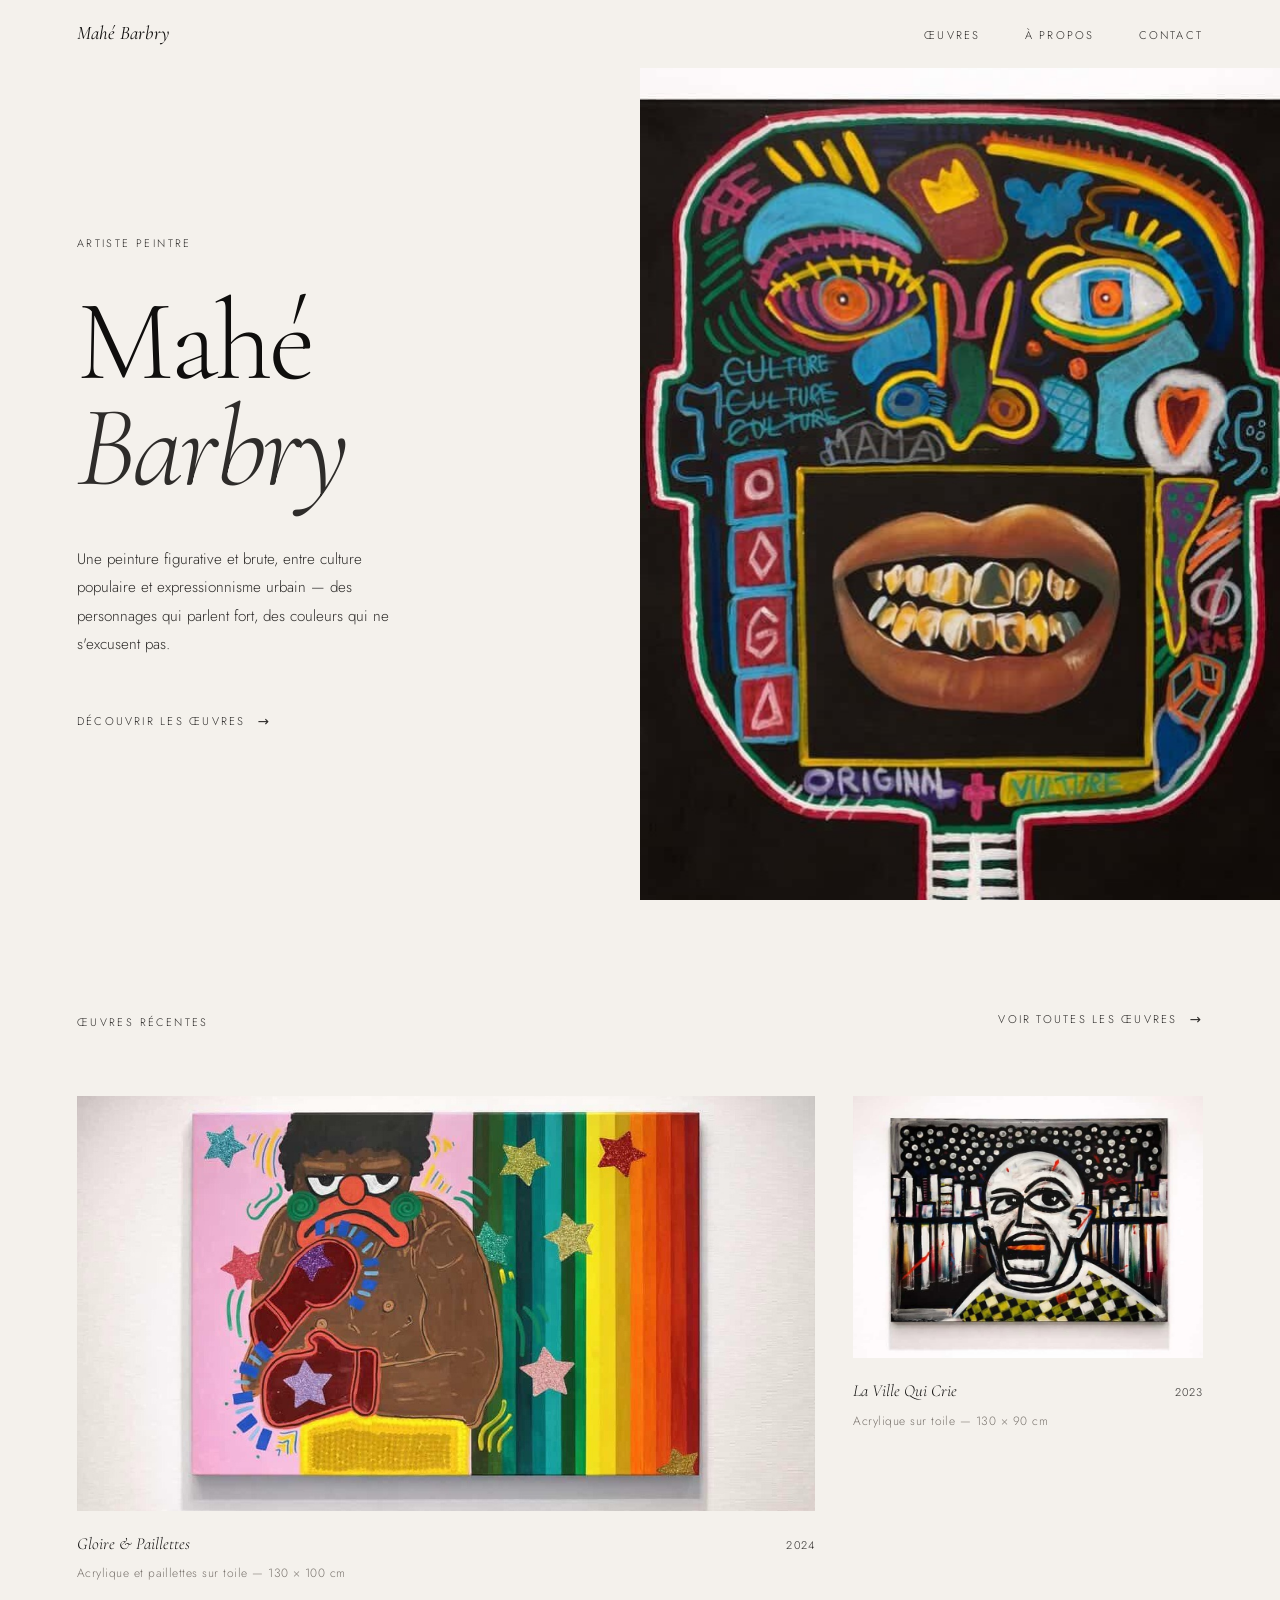
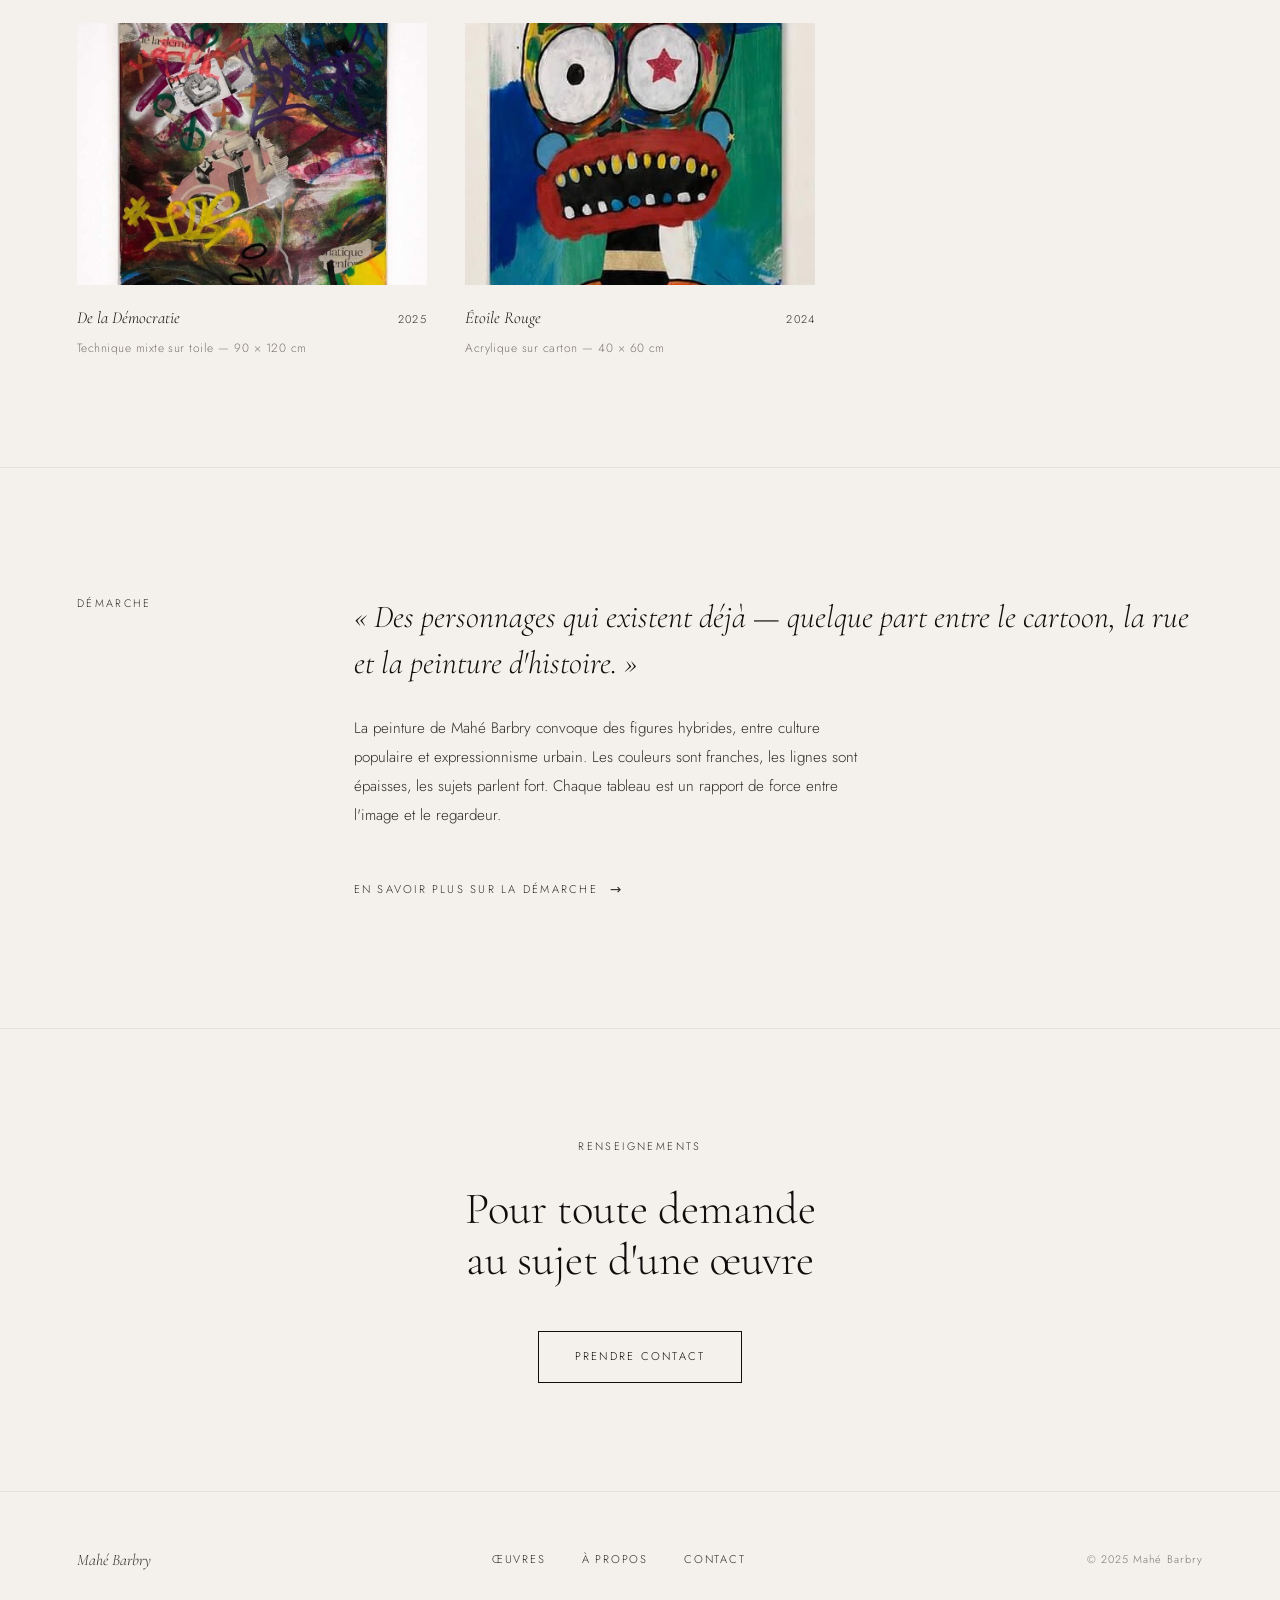
==== index.html @ e393e50b "Initial commit — Portfolio Mahé Barbry" ====
<!DOCTYPE html>
<html lang="fr">
<head>
  <meta charset="UTF-8">
  <meta name="viewport" content="width=device-width, initial-scale=1.0">
  <title>Mahé Barbry — Artiste peintre</title>
  <meta name="description" content="Portfolio de Mahé Barbry, artiste peintre. Peintures figuratives, expressionnistes, néo-pop.">
  <link rel="preconnect" href="https://fonts.googleapis.com">
  <link rel="preconnect" href="https://fonts.gstatic.com" crossorigin>
  <link href="https://fonts.googleapis.com/css2?family=Cormorant+Garamond:ital,wght@0,300;0,400;1,300;1,400&family=Jost:wght@300;400&display=swap" rel="stylesheet">
  <link rel="stylesheet" href="css/style.css">
</head>
<body>

  <!-- ── NAVIGATION ── -->
  <nav class="nav" id="nav">
    <div class="nav__inner">
      <a href="index.html" class="nav__name">Mahé Barbry</a>
      <ul class="nav__links">
        <li><a href="galerie.html"  class="nav__link">Œuvres</a></li>
        <li><a href="a-propos.html" class="nav__link">À propos</a></li>
        <li><a href="contact.html"  class="nav__link">Contact</a></li>
      </ul>
      <button class="nav__toggle" id="navToggle" aria-label="Menu">Menu</button>
    </div>
  </nav>

  <div class="nav-overlay" id="navOverlay">
    <button class="nav-overlay__close" id="navClose">Fermer</button>
    <a href="galerie.html"  class="nav-overlay__link">Œuvres</a>
    <a href="a-propos.html" class="nav-overlay__link">À propos</a>
    <a href="contact.html"  class="nav-overlay__link">Contact</a>
  </div>

  <!-- ── HERO ── -->
  <section class="hero">
    <div class="hero__content">
      <p class="label hero__eyebrow">Artiste peintre</p>
      <h1 class="hero__title">Mahé<br><em>Barbry</em></h1>
      <p class="hero__caption">
        Une peinture figurative et brute, entre culture populaire et
        expressionnisme urbain — des personnages qui parlent fort, des couleurs
        qui ne s'excusent pas.
      </p>
      <a href="galerie.html" class="link-arrow">Découvrir les œuvres</a>
    </div>
    <div class="hero__image">
      <img
        src="images/original-vulture.jpg"
        alt="Original Vulture — Mahé Barbry"
        loading="eager"
      >
    </div>
  </section>

  <!-- ── ŒUVRES RÉCENTES ── -->
  <section class="home-works">
    <div class="home-works__header">
      <p class="label">Œuvres récentes</p>
      <a href="galerie.html" class="link-arrow">Voir toutes les œuvres</a>
    </div>

    <div class="home-works__grid">

      <!-- Vedette (span 2 colonnes) -->
      <a href="oeuvres/oeuvre-1.html" class="work-item">
        <div class="work-item__img-wrap">
          <img src="images/gloire-paillettes.jpg" alt="Gloire &amp; Paillettes" loading="lazy">
        </div>
        <div class="work-item__info">
          <span class="work-item__title">Gloire &amp; Paillettes</span>
          <span class="work-item__year">2024</span>
        </div>
        <p class="work-item__sub">Acrylique et paillettes sur toile — 130 × 100 cm</p>
      </a>

      <!-- Œuvre 2 -->
      <a href="oeuvres/oeuvre-3.html" class="work-item">
        <div class="work-item__img-wrap">
          <img src="images/la-ville-qui-crie.jpg" alt="La Ville Qui Crie" loading="lazy">
        </div>
        <div class="work-item__info">
          <span class="work-item__title">La Ville Qui Crie</span>
          <span class="work-item__year">2023</span>
        </div>
        <p class="work-item__sub">Acrylique sur toile — 130 × 90 cm</p>
      </a>

      <!-- Œuvre 3 -->
      <a href="oeuvres/oeuvre-4.html" class="work-item">
        <div class="work-item__img-wrap">
          <img src="images/de-la-democratie.jpg" alt="De la Démocratie" loading="lazy">
        </div>
        <div class="work-item__info">
          <span class="work-item__title">De la Démocratie</span>
          <span class="work-item__year">2025</span>
        </div>
        <p class="work-item__sub">Technique mixte sur toile — 90 × 120 cm</p>
      </a>

      <!-- Œuvre 4 -->
      <a href="oeuvres/oeuvre-5.html" class="work-item">
        <div class="work-item__img-wrap">
          <img src="images/etoile-rouge.jpg" alt="Étoile Rouge" loading="lazy">
        </div>
        <div class="work-item__info">
          <span class="work-item__title">Étoile Rouge</span>
          <span class="work-item__year">2024</span>
        </div>
        <p class="work-item__sub">Acrylique sur carton — 40 × 60 cm</p>
      </a>

    </div>
  </section>

  <!-- ── DÉMARCHE ── -->
  <section class="home-approach">
    <div>
      <p class="label">Démarche</p>
    </div>
    <div>
      <p class="home-approach__quote">
        « Des personnages qui existent déjà — quelque part entre le cartoon,
        la rue et la peinture d'histoire. »
      </p>
      <p class="home-approach__body">
        La peinture de Mahé Barbry convoque des figures hybrides, entre culture
        populaire et expressionnisme urbain. Les couleurs sont franches, les
        lignes sont épaisses, les sujets parlent fort. Chaque tableau est un
        rapport de force entre l'image et le regardeur.
      </p>
      <a href="a-propos.html" class="link-arrow">En savoir plus sur la démarche</a>
    </div>
  </section>

  <!-- ── CTA ── -->
  <section class="home-cta">
    <p class="label">Renseignements</p>
    <p class="title-md" style="margin: 28px 0 44px;">Pour toute demande<br>au sujet d'une œuvre</p>
    <a href="contact.html" class="btn">Prendre contact</a>
  </section>

  <!-- ── FOOTER ── -->
  <footer class="footer">
    <div class="footer__inner">
      <span class="footer__name">Mahé Barbry</span>
      <nav class="footer__nav">
        <a href="galerie.html">Œuvres</a>
        <a href="a-propos.html">À propos</a>
        <a href="contact.html">Contact</a>
      </nav>
      <span class="footer__copy">© 2025 Mahé Barbry</span>
    </div>
  </footer>

  <script src="js/main.js"></script>
</body>
</html>
---- css/style.css ----
@import url('https://fonts.googleapis.com/css2?family=Cormorant+Garamond:ital,wght@0,300;0,400;0,600;1,300;1,400;1,600&family=Jost:wght@300;400&display=swap');

/* ─────────────────────────────────────────────
   VARIABLES
───────────────────────────────────────────── */
:root {
  --cream: #F4F1EC;
  --white: #FDFCFA;
  --ink:   #0F0E0D;
  --stone: #2E2C2A;
  --sand:  #7A746E;
  --dust:  #E6E1DA;
  --taupe: #B0A698;

  --font-serif: 'Cormorant Garamond', Georgia, 'Times New Roman', serif;
  --font-sans:  'Jost', system-ui, -apple-system, sans-serif;

  --nav-h: 68px;
  --max-w: 1380px;
  --gutter: clamp(24px, 6vw, 96px);

  --ease: cubic-bezier(0.25, 0.46, 0.45, 0.94);
  --ease-in: cubic-bezier(0.55, 0, 1, 0.45);
}

/* ─────────────────────────────────────────────
   RESET & BASE
───────────────────────────────────────────── */
*, *::before, *::after {
  box-sizing: border-box;
  margin: 0;
  padding: 0;
}

html {
  scroll-behavior: smooth;
}

body {
  background: var(--cream);
  color: var(--ink);
  font-family: var(--font-sans);
  font-weight: 300;
  font-size: 16px;
  line-height: 1.75;
  -webkit-font-smoothing: antialiased;
  -moz-osx-font-smoothing: grayscale;
}

img {
  display: block;
  max-width: 100%;
  height: auto;
}

a {
  color: inherit;
  text-decoration: none;
}

ul { list-style: none; }

button { cursor: pointer; }

/* ─────────────────────────────────────────────
   NAVIGATION
───────────────────────────────────────────── */
.nav {
  position: fixed;
  top: 0;
  left: 0;
  right: 0;
  z-index: 200;
  height: var(--nav-h);
  display: flex;
  align-items: center;
  padding: 0 var(--gutter);
  transition: background 0.5s var(--ease), border-color 0.5s var(--ease);
}

.nav--scrolled,
.nav--solid {
  background: rgba(244, 241, 236, 0.94);
  backdrop-filter: blur(10px);
  -webkit-backdrop-filter: blur(10px);
  border-bottom: 1px solid var(--dust);
}

.nav__inner {
  width: 100%;
  max-width: var(--max-w);
  margin: 0 auto;
  display: flex;
  align-items: center;
  justify-content: space-between;
}

.nav__name {
  font-family: var(--font-serif);
  font-style: italic;
  font-weight: 400;
  font-size: 1.2rem;
  letter-spacing: 0.01em;
  color: var(--ink);
  transition: color 0.3s var(--ease);
}

.nav__name:hover { color: var(--stone); }

.nav__links {
  display: flex;
  align-items: center;
  gap: 44px;
}

.nav__link {
  font-size: 0.7rem;
  letter-spacing: 0.2em;
  text-transform: uppercase;
  color: var(--stone);
  transition: color 0.3s var(--ease);
  position: relative;
  padding-bottom: 2px;
}

.nav__link::after {
  content: '';
  position: absolute;
  bottom: -1px;
  left: 0;
  width: 0;
  height: 1px;
  background: var(--ink);
  transition: width 0.35s var(--ease);
}

.nav__link:hover          { color: var(--ink); }
.nav__link:hover::after   { width: 100%; }
.nav__link--active        { color: var(--ink); }
.nav__link--active::after { width: 100%; }

.nav__toggle {
  display: none;
  background: none;
  border: none;
  font-family: var(--font-sans);
  font-weight: 300;
  font-size: 0.7rem;
  letter-spacing: 0.2em;
  text-transform: uppercase;
  color: var(--ink);
}

/* ─────────────────────────────────────────────
   MOBILE NAV OVERLAY
───────────────────────────────────────────── */
.nav-overlay {
  display: none;
  position: fixed;
  inset: 0;
  z-index: 190;
  background: var(--cream);
  flex-direction: column;
  align-items: center;
  justify-content: center;
  gap: 48px;
  opacity: 0;
  pointer-events: none;
  transition: opacity 0.4s var(--ease);
}

.nav-overlay.is-open {
  opacity: 1;
  pointer-events: all;
}

.nav-overlay__link {
  font-family: var(--font-serif);
  font-weight: 300;
  font-size: clamp(2.5rem, 8vw, 5rem);
  color: var(--stone);
  transition: color 0.3s var(--ease);
  line-height: 1;
}

.nav-overlay__link:hover { color: var(--ink); }

.nav-overlay__close {
  position: absolute;
  top: calc(var(--nav-h) / 2);
  right: var(--gutter);
  transform: translateY(-50%);
  background: none;
  border: none;
  font-family: var(--font-sans);
  font-size: 0.7rem;
  letter-spacing: 0.2em;
  text-transform: uppercase;
  color: var(--ink);
}

/* ─────────────────────────────────────────────
   FOOTER
───────────────────────────────────────────── */
.footer {
  padding: clamp(40px, 6vh, 72px) var(--gutter);
  border-top: 1px solid var(--dust);
}

.footer__inner {
  width: 100%;
  max-width: var(--max-w);
  margin: 0 auto;
  display: flex;
  align-items: center;
  justify-content: space-between;
  flex-wrap: wrap;
  gap: 20px;
}

.footer__name {
  font-family: var(--font-serif);
  font-style: italic;
  font-size: 1rem;
  color: var(--stone);
}

.footer__nav {
  display: flex;
  gap: 36px;
}

.footer__nav a {
  font-size: 0.7rem;
  letter-spacing: 0.16em;
  text-transform: uppercase;
  color: var(--stone);
  transition: color 0.3s var(--ease);
}

.footer__nav a:hover { color: var(--ink); }

.footer__copy {
  font-size: 0.68rem;
  letter-spacing: 0.1em;
  color: var(--sand);
}

/* ─────────────────────────────────────────────
   LAYOUT UTILITIES
───────────────────────────────────────────── */
.container {
  width: 100%;
  max-width: var(--max-w);
  margin: 0 auto;
  padding: 0 var(--gutter);
}

.page-top { padding-top: var(--nav-h); }

.label {
  font-family: var(--font-sans);
  font-weight: 300;
  font-size: 0.68rem;
  letter-spacing: 0.22em;
  text-transform: uppercase;
  color: var(--stone);
}

/* ─────────────────────────────────────────────
   TYPOGRAPHY
───────────────────────────────────────────── */
.title-xl {
  font-family: var(--font-serif);
  font-weight: 300;
  font-size: clamp(3.5rem, 9vw, 10rem);
  line-height: 0.95;
  letter-spacing: -0.02em;
}

.title-lg {
  font-family: var(--font-serif);
  font-weight: 300;
  font-size: clamp(2.5rem, 6vw, 7rem);
  line-height: 1.0;
  letter-spacing: -0.01em;
}

.title-md {
  font-family: var(--font-serif);
  font-weight: 300;
  font-size: clamp(1.8rem, 3.5vw, 3.5rem);
  line-height: 1.15;
}

.title-sm {
  font-family: var(--font-serif);
  font-weight: 300;
  font-size: clamp(1.3rem, 2vw, 2rem);
  line-height: 1.25;
}

/* ─────────────────────────────────────────────
   BUTTONS & LINKS
───────────────────────────────────────────── */
.btn {
  display: inline-block;
  padding: 15px 36px;
  font-family: var(--font-sans);
  font-size: 0.7rem;
  font-weight: 300;
  letter-spacing: 0.2em;
  text-transform: uppercase;
  border: 1px solid var(--ink);
  color: var(--ink);
  background: transparent;
  transition: background 0.35s var(--ease), color 0.35s var(--ease);
}

.btn:hover {
  background: var(--ink);
  color: var(--cream);
}

.link-arrow {
  display: inline-flex;
  align-items: center;
  gap: 12px;
  font-size: 0.7rem;
  letter-spacing: 0.2em;
  text-transform: uppercase;
  color: var(--stone);
  transition: color 0.3s var(--ease), gap 0.35s var(--ease);
}

.link-arrow::after {
  content: '→';
  font-size: 0.85rem;
  font-family: var(--font-sans);
  font-weight: 300;
}

.link-arrow:hover {
  color: var(--ink);
  gap: 18px;
}

/* ─────────────────────────────────────────────
   FORMS
───────────────────────────────────────────── */
.form-group {
  margin-bottom: 36px;
}

.form-label {
  display: block;
  margin-bottom: 10px;
  font-size: 0.65rem;
  letter-spacing: 0.22em;
  text-transform: uppercase;
  color: var(--stone);
}

.form-input,
.form-textarea {
  width: 100%;
  background: transparent;
  border: none;
  border-bottom: 1px solid var(--dust);
  padding: 10px 0;
  font-family: var(--font-sans);
  font-size: 0.95rem;
  font-weight: 300;
  color: var(--ink);
  outline: none;
  transition: border-color 0.3s var(--ease);
  appearance: none;
}

.form-input::placeholder,
.form-textarea::placeholder {
  color: var(--sand);
}

.form-input:focus,
.form-textarea:focus {
  border-bottom-color: var(--ink);
}

.form-textarea {
  resize: vertical;
  min-height: 100px;
  line-height: 1.7;
}

/* ─────────────────────────────────────────────
   ── HOME PAGE ──
───────────────────────────────────────────── */

/* Hero */
.hero {
  display: grid;
  grid-template-columns: 1fr 1fr;
  min-height: 100vh;
  padding-top: var(--nav-h);
}

.hero__content {
  display: flex;
  flex-direction: column;
  justify-content: center;
  padding: clamp(48px, 8vh, 110px) var(--gutter);
  padding-right: clamp(24px, 4vw, 60px);
}

.hero__eyebrow {
  margin-bottom: 36px;
}

.hero__title {
  font-family: var(--font-serif);
  font-weight: 300;
  font-size: clamp(4rem, 9vw, 11rem);
  line-height: 0.92;
  letter-spacing: -0.025em;
  margin-bottom: 44px;
}

.hero__title em {
  font-style: italic;
  color: var(--stone);
}

.hero__caption {
  font-size: 0.95rem;
  color: var(--stone);
  line-height: 1.85;
  max-width: 38ch;
  margin-bottom: 52px;
}

.hero__image {
  position: relative;
  overflow: hidden;
}

.hero__image img {
  width: 100%;
  height: 100%;
  object-fit: cover;
  transition: transform 10s ease;
}

.hero__image:hover img {
  transform: scale(1.04);
}

/* Home works */
.home-works {
  padding: clamp(80px, 12vh, 160px) var(--gutter);
}

.home-works__header {
  display: flex;
  align-items: flex-end;
  justify-content: space-between;
  margin-bottom: 64px;
}

.home-works__grid {
  display: grid;
  grid-template-columns: repeat(3, 1fr);
  gap: clamp(24px, 3vw, 48px);
}

.home-works__grid .work-item:first-child {
  grid-column: span 2;
}

.work-item {
  display: block;
  color: inherit;
}

.work-item__img-wrap {
  overflow: hidden;
  margin-bottom: 18px;
}

.work-item__img-wrap img {
  width: 100%;
  aspect-ratio: 4 / 3;
  object-fit: cover;
  transition: transform 0.9s var(--ease);
}

.home-works__grid .work-item:first-child .work-item__img-wrap img {
  aspect-ratio: 16 / 9;
}

.work-item:hover .work-item__img-wrap img {
  transform: scale(1.04);
}

.work-item__info {
  display: flex;
  align-items: baseline;
  justify-content: space-between;
  margin-bottom: 5px;
}

.work-item__title {
  font-family: var(--font-serif);
  font-style: italic;
  font-weight: 300;
  font-size: 1.05rem;
}

.work-item__year {
  font-size: 0.7rem;
  letter-spacing: 0.1em;
  color: var(--stone);
}

.work-item__sub {
  font-size: 0.75rem;
  color: var(--sand);
  letter-spacing: 0.04em;
}

/* Approach */
.home-approach {
  display: grid;
  grid-template-columns: 200px 1fr;
  gap: clamp(40px, 6vw, 100px);
  padding: clamp(80px, 14vh, 180px) var(--gutter);
  border-top: 1px solid var(--dust);
  max-width: var(--max-w);
  margin: 0 auto;
}

.home-approach__quote {
  font-family: var(--font-serif);
  font-style: italic;
  font-weight: 300;
  font-size: clamp(1.4rem, 2.5vw, 2.2rem);
  line-height: 1.45;
  color: var(--ink);
  margin-bottom: 28px;
}

.home-approach__body {
  font-size: 0.95rem;
  line-height: 1.9;
  color: var(--stone);
  margin-bottom: 44px;
  max-width: 58ch;
}

/* Home CTA */
.home-cta {
  padding: clamp(80px, 12vh, 140px) var(--gutter);
  border-top: 1px solid var(--dust);
  text-align: center;
}

.home-cta .label { margin-bottom: 28px; }

.home-cta .title-md { margin-bottom: 44px; }

/* ─────────────────────────────────────────────
   ── GALLERY PAGE ──
───────────────────────────────────────────── */
.gallery-header {
  text-align: center;
  padding: clamp(80px, 14vh, 180px) var(--gutter) clamp(40px, 5vh, 64px);
}

.gallery-header .label { margin-bottom: 20px; }

.gallery-header__title {
  font-family: var(--font-serif);
  font-weight: 300;
  font-size: clamp(2.5rem, 6vw, 7.5rem);
  line-height: 1.0;
}

.gallery-count {
  padding: 0 var(--gutter) 40px;
  max-width: var(--max-w);
  margin: 0 auto;
}

.gallery-grid {
  padding: 0 var(--gutter) clamp(80px, 14vh, 180px);
  max-width: var(--max-w);
  margin: 0 auto;
  display: grid;
  grid-template-columns: repeat(3, 1fr);
  gap: clamp(24px, 3vw, 52px);
}

.gallery-item {
  display: block;
  color: inherit;
}

.gallery-item__img {
  overflow: hidden;
  margin-bottom: 16px;
}

.gallery-item__img img {
  width: 100%;
  aspect-ratio: 4 / 3;
  object-fit: cover;
  transition: transform 0.9s var(--ease), opacity 0.4s ease;
  opacity: 0.88;
}

.gallery-item:hover .gallery-item__img img {
  transform: scale(1.04);
  opacity: 1;
}

.gallery-item__title {
  font-family: var(--font-serif);
  font-style: italic;
  font-weight: 300;
  font-size: 1.05rem;
  margin-bottom: 6px;
}

.gallery-item__meta {
  font-size: 0.7rem;
  letter-spacing: 0.08em;
  color: var(--stone);
}

/* ─────────────────────────────────────────────
   ── ARTWORK PAGE ──
───────────────────────────────────────────── */
.artwork-hero {
  background: #1A1917;
  overflow: hidden;
  display: flex;
  align-items: center;
  justify-content: center;
  min-height: calc(88vh - var(--nav-h));
}

.artwork-hero img {
  max-height: calc(88vh - var(--nav-h));
  max-width: 100%;
  width: auto;
  object-fit: contain;
}

.artwork-body {
  max-width: var(--max-w);
  margin: 0 auto;
}

.artwork-header {
  padding: clamp(52px, 7vh, 96px) var(--gutter) 0;
}

.artwork-header .label {
  margin-bottom: 20px;
}

.artwork-title {
  font-family: var(--font-serif);
  font-style: italic;
  font-weight: 300;
  font-size: clamp(2.5rem, 5.5vw, 6.5rem);
  line-height: 1.0;
  margin-bottom: 24px;
}

.artwork-status {
  display: inline-block;
  border: 1px solid var(--dust);
  padding: 6px 18px;
  font-size: 0.62rem;
  letter-spacing: 0.24em;
  text-transform: uppercase;
  color: var(--stone);
  margin-bottom: 52px;
}

.artwork-status--available {
  border-color: var(--taupe);
  color: var(--taupe);
}

.artwork-status--private {
  border-color: var(--sand);
  color: var(--sand);
}

.artwork-columns {
  display: grid;
  grid-template-columns: 3fr 2fr;
  gap: clamp(40px, 6vw, 100px);
  padding: 0 var(--gutter) clamp(60px, 10vh, 120px);
}

.artwork-note {
  font-family: var(--font-serif);
  font-style: italic;
  font-weight: 300;
  font-size: clamp(1.15rem, 2vw, 1.55rem);
  line-height: 1.65;
  color: var(--stone);
}

.artwork-meta {
  padding-top: 6px;
}

.artwork-meta__item {
  padding: 16px 0;
  border-bottom: 1px solid var(--dust);
}

.artwork-meta__item:first-child {
  border-top: 1px solid var(--dust);
}

.artwork-meta__key {
  display: block;
  font-size: 0.62rem;
  letter-spacing: 0.22em;
  text-transform: uppercase;
  color: var(--sand);
  margin-bottom: 5px;
}

.artwork-meta__value {
  font-size: 0.9rem;
  color: var(--stone);
  letter-spacing: 0.03em;
}

/* Artwork navigation */
.artwork-nav {
  padding: 40px var(--gutter);
  border-top: 1px solid var(--dust);
  display: flex;
  align-items: center;
  justify-content: space-between;
  max-width: var(--max-w);
  margin: 0 auto;
}

.artwork-nav__item {
  display: flex;
  flex-direction: column;
  gap: 6px;
  color: inherit;
  min-width: 160px;
}

.artwork-nav__item--next {
  text-align: right;
  align-items: flex-end;
}

.artwork-nav__label {
  font-size: 0.62rem;
  letter-spacing: 0.2em;
  text-transform: uppercase;
  color: var(--sand);
}

.artwork-nav__title {
  font-family: var(--font-serif);
  font-style: italic;
  font-size: 1rem;
  color: var(--stone);
  transition: color 0.3s var(--ease);
}

.artwork-nav__item:hover .artwork-nav__title { color: var(--ink); }

.artwork-nav__center a {
  font-size: 0.68rem;
  letter-spacing: 0.18em;
  text-transform: uppercase;
  color: var(--stone);
  transition: color 0.3s var(--ease);
}

.artwork-nav__center a:hover { color: var(--ink); }

/* Interest block */
.interest-block {
  background: var(--white);
  border-top: 1px solid var(--dust);
  padding: clamp(64px, 10vh, 130px) var(--gutter);
}

.interest-block__inner {
  max-width: 560px;
  margin: 0 auto;
  text-align: center;
}

.interest-block .label {
  display: block;
  margin-bottom: 20px;
}

.interest-block__title {
  font-family: var(--font-serif);
  font-weight: 300;
  font-size: clamp(1.8rem, 3.5vw, 3rem);
  line-height: 1.15;
  margin-bottom: 16px;
}

.interest-block__sub {
  font-size: 0.9rem;
  line-height: 1.8;
  color: var(--stone);
  max-width: 44ch;
  margin: 0 auto 52px;
}

.interest-block__form { text-align: left; }

.interest-block__form .btn { width: 100%; text-align: center; }

/* ─────────────────────────────────────────────
   ── ABOUT PAGE ──
───────────────────────────────────────────── */
.about-hero {
  display: grid;
  grid-template-columns: 1fr 1fr;
  min-height: calc(90vh - var(--nav-h));
}

.about-hero__image {
  overflow: hidden;
}

.about-hero__image img {
  width: 100%;
  height: 100%;
  object-fit: cover;
}

.about-hero__content {
  display: flex;
  flex-direction: column;
  justify-content: center;
  padding: clamp(60px, 10vh, 130px) var(--gutter) clamp(60px, 10vh, 130px) clamp(40px, 5vw, 80px);
}

.about-hero .label { margin-bottom: 40px; }

.about-hero__name {
  font-family: var(--font-serif);
  font-weight: 300;
  font-size: clamp(2.5rem, 5vw, 5.5rem);
  line-height: 1.0;
  margin-bottom: 40px;
}

.about-hero__intro {
  font-family: var(--font-serif);
  font-style: italic;
  font-weight: 300;
  font-size: clamp(1.1rem, 2vw, 1.45rem);
  line-height: 1.65;
  color: var(--stone);
}

.about-content {
  display: grid;
  grid-template-columns: 200px 1fr;
  gap: clamp(40px, 6vw, 100px);
  padding: clamp(80px, 14vh, 180px) var(--gutter);
  border-top: 1px solid var(--dust);
  max-width: var(--max-w);
  margin: 0 auto;
}

.about-body {
  display: flex;
  flex-direction: column;
  gap: 24px;
}

.about-body p {
  font-size: 0.97rem;
  line-height: 1.95;
  color: var(--stone);
  max-width: 62ch;
}

.about-body .pull {
  font-family: var(--font-serif);
  font-style: italic;
  font-size: clamp(1.15rem, 2.2vw, 1.6rem);
  line-height: 1.5;
  color: var(--ink);
  max-width: none;
}

/* ─────────────────────────────────────────────
   ── CONTACT PAGE ──
───────────────────────────────────────────── */
.contact-page {
  min-height: 100vh;
  display: flex;
  flex-direction: column;
}

.contact-top {
  padding: clamp(110px, 16vh, 200px) var(--gutter) 0;
  max-width: var(--max-w);
  margin: 0 auto;
  width: 100%;
}

.contact-top .label { display: block; margin-bottom: 28px; }

.contact-top__title {
  font-family: var(--font-serif);
  font-weight: 300;
  font-size: clamp(2.5rem, 6vw, 7.5rem);
  line-height: 0.95;
  margin-bottom: 0;
}

.contact-layout {
  display: grid;
  grid-template-columns: 1fr 1.5fr;
  gap: clamp(60px, 8vw, 130px);
  padding: 80px var(--gutter) clamp(80px, 14vh, 180px);
  max-width: var(--max-w);
  margin: 0 auto;
  flex: 1;
  width: 100%;
}

.contact-info__sub {
  font-size: 0.95rem;
  line-height: 1.85;
  color: var(--stone);
  max-width: 34ch;
  margin-bottom: 56px;
}

.contact-info__item { margin-bottom: 36px; }

.contact-info__key {
  font-size: 0.62rem;
  letter-spacing: 0.22em;
  text-transform: uppercase;
  color: var(--sand);
  display: block;
  margin-bottom: 8px;
}

.contact-info__value {
  font-family: var(--font-serif);
  font-style: italic;
  font-size: 1.05rem;
  color: var(--stone);
  transition: color 0.3s var(--ease);
}

.contact-info__value:hover { color: var(--ink); }

.contact-form__title {
  font-family: var(--font-serif);
  font-weight: 300;
  font-size: 1.4rem;
  margin-bottom: 40px;
  color: var(--stone);
}

/* ─────────────────────────────────────────────
   RESPONSIVE
───────────────────────────────────────────── */
@media (max-width: 1024px) {
  .hero {
    grid-template-columns: 1fr;
    min-height: auto;
  }

  .hero__image {
    height: 55vw;
    min-height: 300px;
    order: -1;
  }

  .hero__content {
    padding: clamp(40px, 6vh, 72px) var(--gutter);
  }

  .home-works__grid {
    grid-template-columns: repeat(2, 1fr);
  }

  .home-works__grid .work-item:first-child {
    grid-column: span 2;
  }

  .home-approach {
    grid-template-columns: 1fr;
    gap: 32px;
  }

  .gallery-grid {
    grid-template-columns: repeat(2, 1fr);
  }

  .artwork-columns {
    grid-template-columns: 1fr;
  }

  .artwork-meta {
    display: grid;
    grid-template-columns: repeat(2, 1fr);
    gap: 0 32px;
  }

  .artwork-meta__item:first-child { border-top: none; }

  .about-hero {
    grid-template-columns: 1fr;
  }

  .about-hero__image {
    height: 55vw;
    min-height: 300px;
  }

  .about-content {
    grid-template-columns: 1fr;
    gap: 32px;
  }

  .contact-layout {
    grid-template-columns: 1fr;
    gap: 48px;
  }
}

@media (max-width: 768px) {
  .nav__links  { display: none; }
  .nav__toggle { display: block; }
  .nav-overlay { display: flex; }

  .home-works__grid {
    grid-template-columns: 1fr;
  }

  .home-works__grid .work-item:first-child {
    grid-column: span 1;
  }

  .home-works__header {
    flex-direction: column;
    align-items: flex-start;
    gap: 20px;
  }

  .gallery-grid {
    grid-template-columns: 1fr;
  }

  .artwork-nav {
    flex-direction: column;
    gap: 28px;
    text-align: center;
  }

  .artwork-nav__item--next { align-items: center; }

  .artwork-meta {
    grid-template-columns: 1fr;
  }

  .footer__inner {
    flex-direction: column;
    align-items: flex-start;
    gap: 20px;
  }

  .footer__nav { gap: 24px; }
}

@media (max-width: 480px) {
  :root {
    --gutter: 20px;
  }

  .hero__title {
    font-size: clamp(3rem, 14vw, 6rem);
  }
}
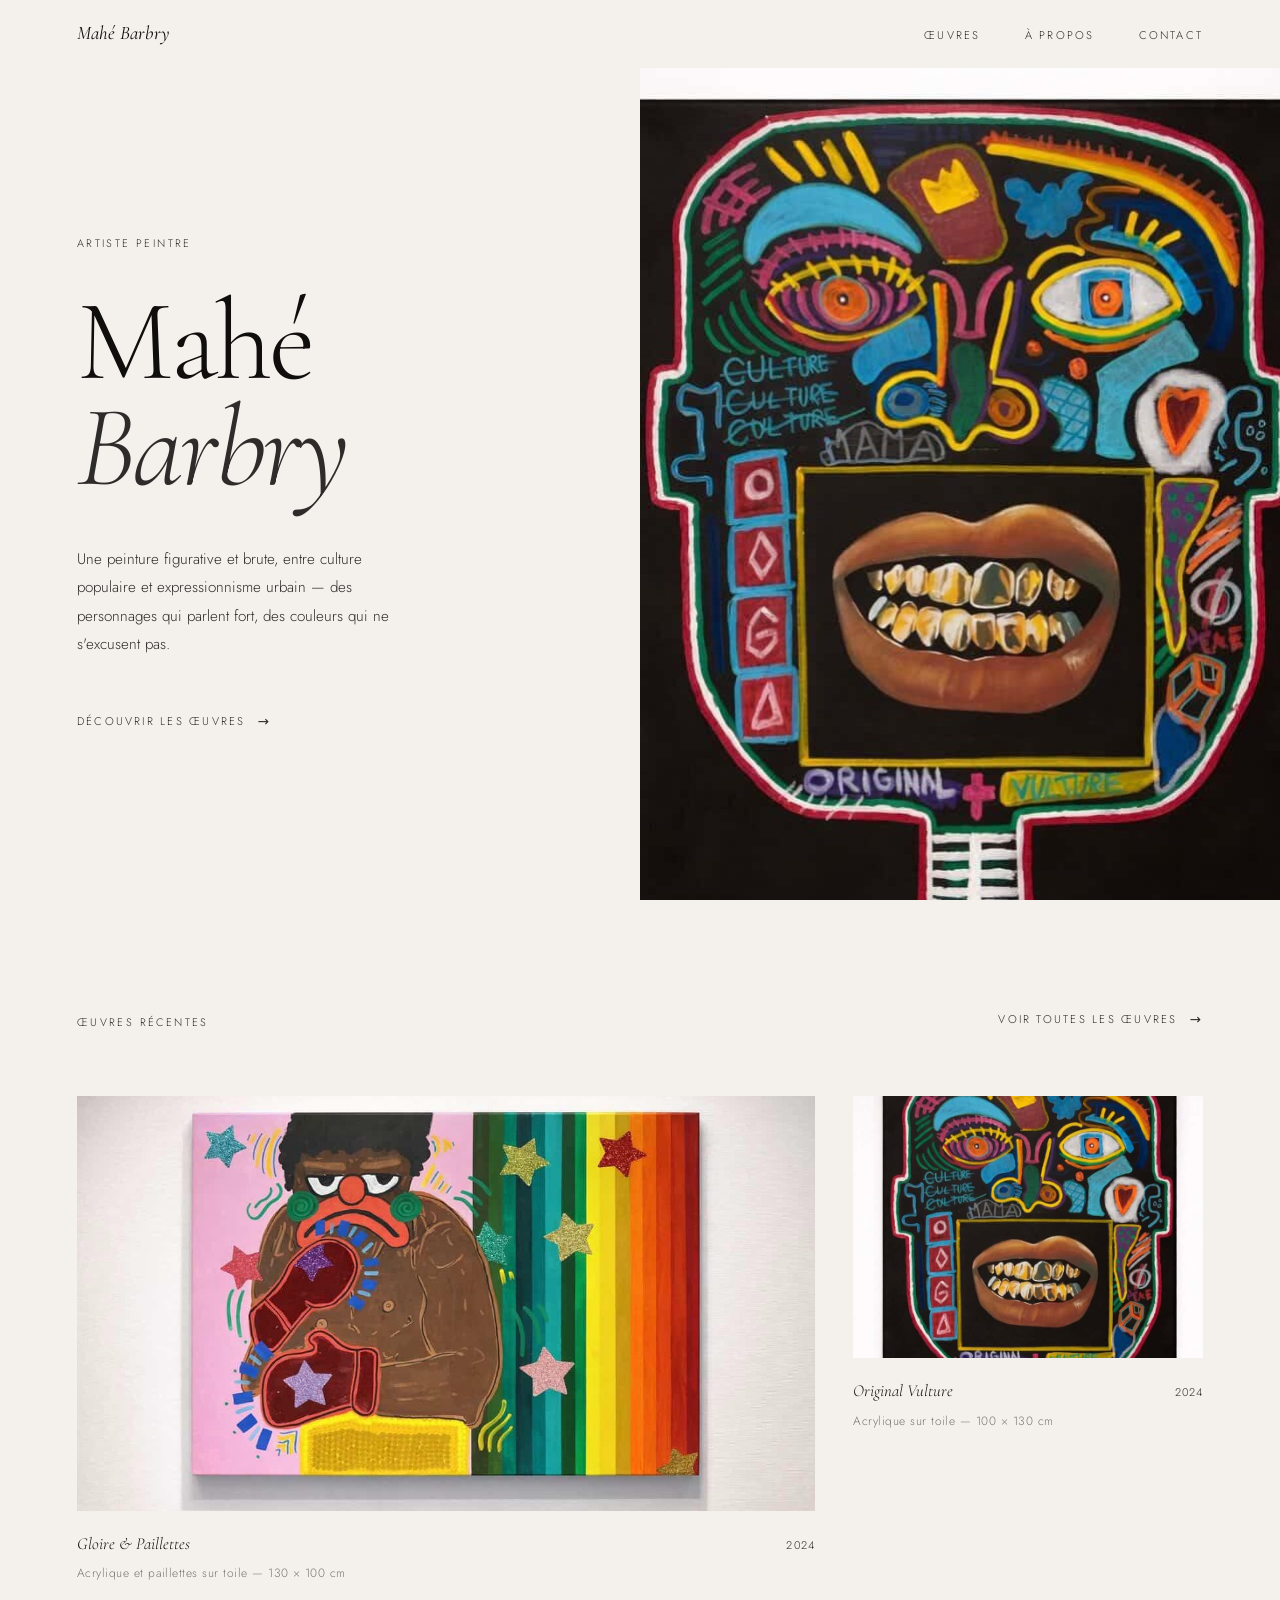
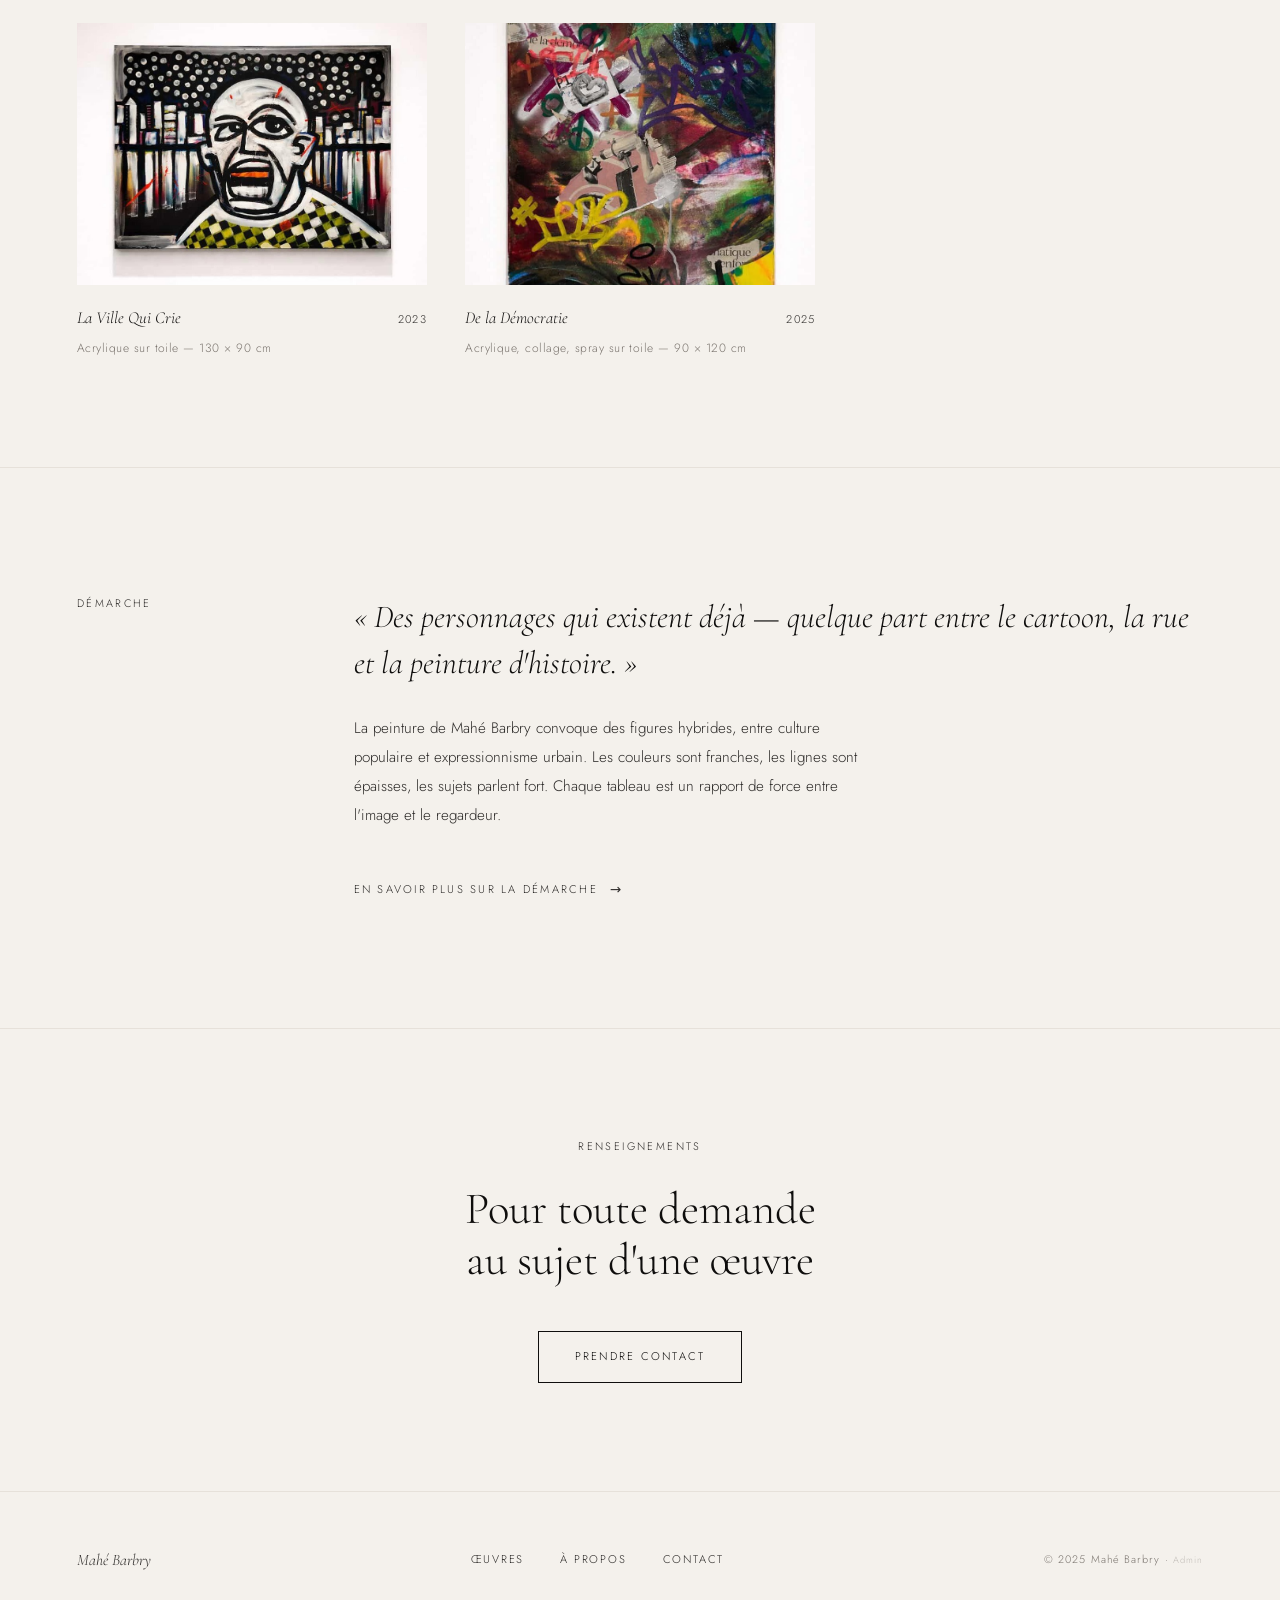
==== commit ddd74737: "Add Decap CMS admin panel + dynamic content from JSON" ====
--- a/index.html
+++ b/index.html
@@ -60,57 +60,12 @@
       <a href="galerie.html" class="link-arrow">Voir toutes les œuvres</a>
     </div>
 
-    <div class="home-works__grid">
+    <div class="home-works__grid" id="homeGrid"></div>
 
-      <!-- Vedette (span 2 colonnes) -->
-      <a href="oeuvres/oeuvre-1.html" class="work-item">
-        <div class="work-item__img-wrap">
-          <img src="images/gloire-paillettes.jpg" alt="Gloire &amp; Paillettes" loading="lazy">
-        </div>
-        <div class="work-item__info">
-          <span class="work-item__title">Gloire &amp; Paillettes</span>
-          <span class="work-item__year">2024</span>
-        </div>
-        <p class="work-item__sub">Acrylique et paillettes sur toile — 130 × 100 cm</p>
-      </a>
-
-      <!-- Œuvre 2 -->
-      <a href="oeuvres/oeuvre-3.html" class="work-item">
-        <div class="work-item__img-wrap">
-          <img src="images/la-ville-qui-crie.jpg" alt="La Ville Qui Crie" loading="lazy">
-        </div>
-        <div class="work-item__info">
-          <span class="work-item__title">La Ville Qui Crie</span>
-          <span class="work-item__year">2023</span>
-        </div>
-        <p class="work-item__sub">Acrylique sur toile — 130 × 90 cm</p>
-      </a>
-
-      <!-- Œuvre 3 -->
-      <a href="oeuvres/oeuvre-4.html" class="work-item">
-        <div class="work-item__img-wrap">
-          <img src="images/de-la-democratie.jpg" alt="De la Démocratie" loading="lazy">
-        </div>
-        <div class="work-item__info">
-          <span class="work-item__title">De la Démocratie</span>
-          <span class="work-item__year">2025</span>
-        </div>
-        <p class="work-item__sub">Technique mixte sur toile — 90 × 120 cm</p>
-      </a>
-
-      <!-- Œuvre 4 -->
-      <a href="oeuvres/oeuvre-5.html" class="work-item">
-        <div class="work-item__img-wrap">
-          <img src="images/etoile-rouge.jpg" alt="Étoile Rouge" loading="lazy">
-        </div>
-        <div class="work-item__info">
-          <span class="work-item__title">Étoile Rouge</span>
-          <span class="work-item__year">2024</span>
-        </div>
-        <p class="work-item__sub">Acrylique sur carton — 40 × 60 cm</p>
-      </a>
-
-    </div>
+    <script type="module">
+      import { getArtworks, renderHomeGrid } from './js/content.js';
+      renderHomeGrid(await getArtworks(), document.getElementById('homeGrid'));
+    </script>
   </section>
 
   <!-- ── DÉMARCHE ── -->
@@ -149,7 +104,7 @@
         <a href="a-propos.html">À propos</a>
         <a href="contact.html">Contact</a>
       </nav>
-      <span class="footer__copy">© 2025 Mahé Barbry</span>
+      <span class="footer__copy">© 2025 Mahé Barbry · <a href="/admin/" style="opacity:.4;font-size:.85em;">Admin</a></span>
     </div>
   </footer>
 
